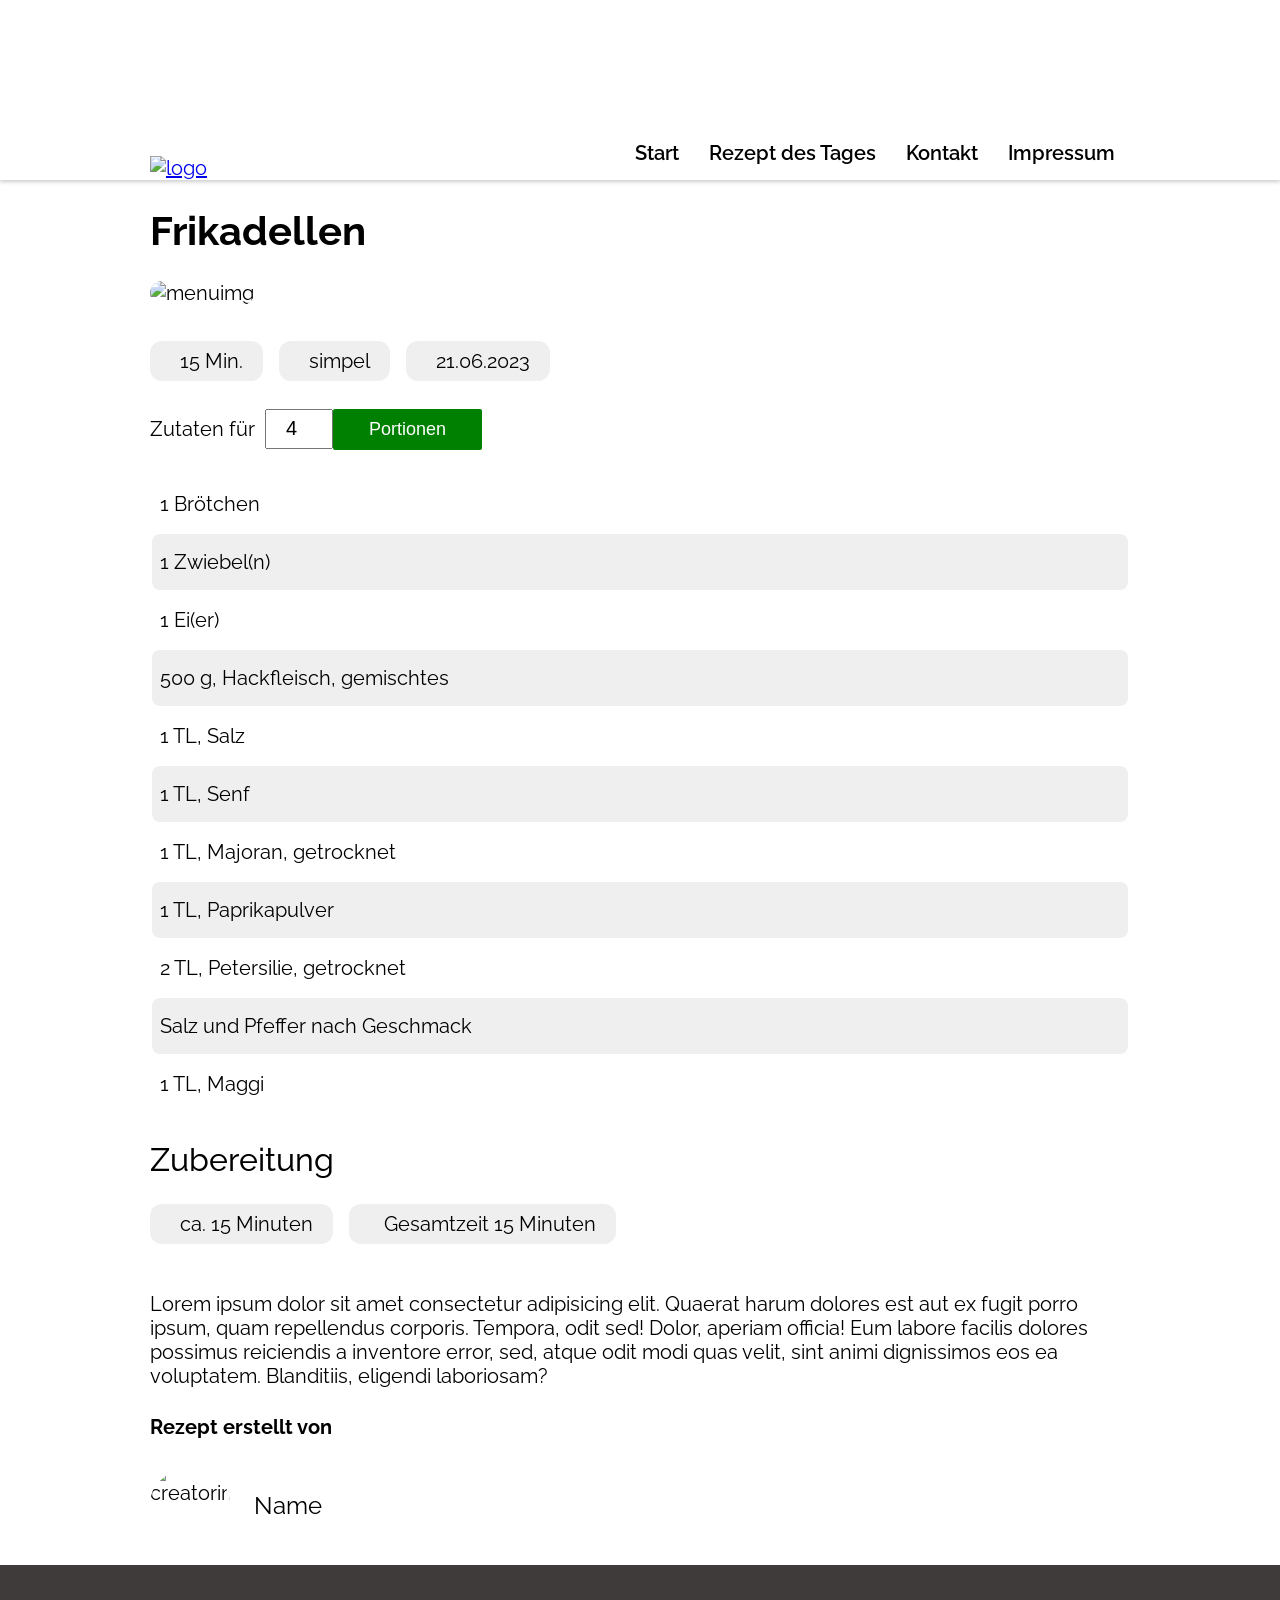
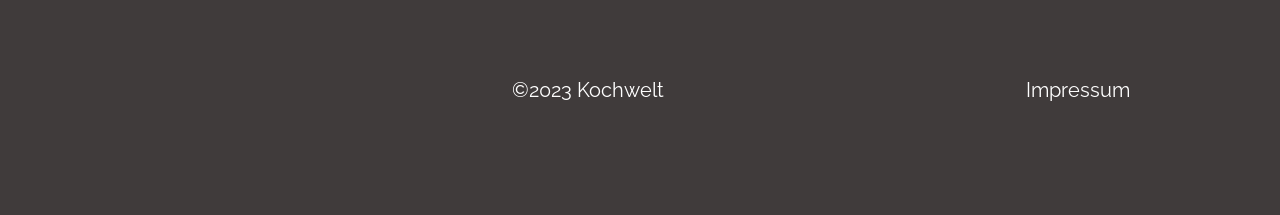
==== Rezept 2.html @ 0fe29ba0 "first commit" ====
<!DOCTYPE html>
<html lang="de">

<head>
    <meta charset="UTF-8">
    <meta name="viewport" content="width=device-width, initial-scale=1.0">
    <title>Kochwelt/Rezept</title>
    <link rel="preconnect" href="https://fonts.googleapis.com">
    <link rel="preconnect" href="https://fonts.gstatic.com" crossorigin>
    <link rel="stylesheet" href="style.css">
    <link
        href="https://fonts.googleapis.com/css2?family=Raleway:ital,wght@0,100;0,200;0,300;0,400;0,500;0,600;0,700;0,800;0,900;1,100;1,200;1,300;1,400;1,500;1,600;1,700;1,800;1,900&display=swap"
        rel="stylesheet">
</head>

<body onload="includeHTML()">
    <script src="script4.js"></script>
    <div w3-include-html="./templates/header.html"></div>

    <main class="body">
        <div class="menu">
            <h1>Frikadellen</h1>
            <img src="./img/meatballs-2946482_1280.jpg" alt="menuimg">
        </div>
        <div class="menusubtitle">
            <div class="menusubtitleicon">
                <img src="./img/icons/clock-regular.svg" alt="">15 Min.
            </div>
            <div class="menusubtitleicon">
                <img src="./img/icons/brain-solid.svg" alt="">simpel
            </div>
            <div class="menusubtitleicon">
                <img src="./img/icons/calendar-alt-regular.svg" alt="">21.06.2023
            </div>
        </div>

        <div class="selection">
            Zutaten für
            <div class="portions">
                <input id="inputField" placeholder="4" min="1" max="10" value="4" type="number"><button
                    onclick="calPortions()">Portionen</button>
            </div>
        </div>
        <a id="alertInput" class="alert"></a>

        <table id="table">
            <tr>
                <td><span id="ingredient1">1</span> Brötchen</td>
            </tr>
            <tr>
                <td><span id="ingredient2">1</span> Zwiebel(n)</td>
            </tr>
            <tr>
                <td><span id="ingredient3">1</span> Ei(er)</td>
            </tr>
            <tr>
                <td><span id="ingredient4">500</span> g, Hackfleisch, gemischtes</td>
            </tr>
            <tr>
                <td><span id="ingredient5">1</span> TL, Salz</td>
            </tr>
            <tr>
                <td><span id="ingredient6">1</span> TL, Senf</td>
            </tr>
            <tr>
                <td><span id="ingredient7">1</span> TL, Majoran, getrocknet </td>
            </tr>
            <tr>
                <td><span id="ingredient8">1</span> TL, Paprikapulver</td>
            </tr>
            <tr>
                <td><span id="ingredient9">2</span> TL, Petersilie, getrocknet</td>
            </tr>
            <tr>
                <td>Salz und Pfeffer nach Geschmack</td>
            </tr>
            <tr>
                <td><span id="ingredient10">1</span> TL, Maggi</td>
            </tr>
        </table>

        <h2>Zubereitung</h2>
        <div class="menusubtitle">
            <div class="menusubtitleicon">
                <img src="./img/icons/clock-regular.svg" alt="">ca. 15 Minuten
            </div>

            <div class="menusubtitleicon">
                <img src="./img/icons/clock-regular.svg" alt=""> Gesamtzeit 15 Minuten
            </div>
        </div>

        <span class="preparation">
            <p>Lorem ipsum dolor sit amet consectetur adipisicing elit. Quaerat harum dolores est aut ex fugit porro
                ipsum, quam repellendus corporis. Tempora, odit sed! Dolor, aperiam officia! Eum labore facilis dolores
                possimus reiciendis a inventore error, sed, atque odit modi quas velit, sint animi dignissimos eos ea
                voluptatem. Blanditiis, eligendi laboriosam?</p>
        </span>

        <h4>Rezept erstellt von</h4>
        <div class="creatordiv">
            <img class="creatorimg" src="./#" alt="creatorimg">

            <span class="creatorname">Name</span>
        </div>

    </main>

    <div w3-include-html="./templates/footer.html"></div>

</body>

</html>
---- style.css ----
main {
    font-family: 'Raleway', sans-serif;

}

.aot {
    display: flex;
    margin-top: 48px;
    font-size: 20px;
    padding-left: 150px;
    padding-right: 150px;
    margin-bottom: 48px;
}

.aot img {
    height: 250px;
    width: auto;
    border-radius: 16px;
    margin-right: 20px;
}

.aot div {
    display: flex;
    flex-direction: column;
    align-items: flex-start;
}

.aot button {
    margin-top: 48px;
}


h2 {
    font-size: 32px;
    font-weight: 450;
}

.recipe-section {
    background-color: rgb(239, 239, 239);
    padding-top: 24px;
    padding-bottom: 56px;
    font-size: 20px;
    margin-bottom: 48px;
}

.recipelinks {
    display: flex;
    justify-content: space-between;
    padding-left: 130px;
    padding-right: 130px;
}
.recipelinks img:hover{
    -webkit-transform: scale(1.3);
    transform: scale(1.3);
}

.recipelinks img {
    height: 200px;
    width: 200px;
    border-radius: 16px;
    object-fit: cover;
}
.recipelinks a{
    text-decoration:none;
    color:black;
}

figure {
    text-align: center;
    font-size: 14px;
    font-weight: 500;
}

h3 {
    text-align: center;
    font-size: 32px;
    font-weight: 450;
}

.pan {
    display: flex;
    font-size: 20px;
    padding-left: 150px;
    padding-right: 150px;
    padding-bottom: 52px;
}

.pan img {
    height: 200px;
    width: 200px;
    border-radius: 16px;
    margin-left: 24px;
    object-fit: cover;
}


/* Rezeptseite*/

body {
    margin: 0%;
}

.body {
    font-family: 'Raleway', sans-serif;
    font-size: 20px;
    padding-left: 150px;
    padding-right: 150px;
}

.header {
    display: flex;
    align-items: end;
    justify-content: space-between;
    box-shadow: 0px 2px 4px rgba(0, 0, 0, 0.2);
    font-size: 20px;
    font-family: 'Raleway', sans-serif;
    padding-left: 150px;
    padding-right: 150px;
}
.headerright{
    display:flex;
    flex-direction: column-reverse;
}
.header label{
    height:100px;
    visibility: hidden;
}
.header input{
    visibility: hidden;
}
.nav a:hover {
    color: #008000;
    border-bottom: 6px solid #008000;
}

.nav a {
    text-decoration: none;
    color: black;
    padding: 15px;
}

.nav {
    display: flex;
    justify-content: flex-end;
    font-weight: 600;
}

.menusubtitle img {
    height: 20px;
    width: auto;
    padding-right: 10px;
}

.menusubtitle {
    display: flex;
}

.menusubtitleicon {
    padding-left: 20px;
    padding-right: 20px;
    padding-top: 8px;
    padding-bottom: 8px;
    margin-bottom: 28px;
    margin-right: 16px;
    background-color: rgb(239, 239, 239);
    border-radius: 12px;
}

.menu img {
    height: 300px;
    width: 100%;
    object-fit: cover;
    border-radius: 16px;
    margin-bottom: 36px;
}

.grey-line {
    background-color: rgb(239, 239, 239);
    height: 2px;
    margin-bottom: 10px;
    margin-top: 50px;
}

input{
font-size: 20px;
text-align: center;
height: 20px;
width: 62px;
}

button {
    background-color: #008000;
    text-decoration: none;
    color: white;
    padding: 10px 36px;
    border-style: none;
    font-size: large;
    border-radius: 2px;
}

button:hover {
    background-color: #068d06;
    text-decoration: none;
    color: white;
    padding: 10px 36px;
    font-size: large;
    border-style: none;
    cursor: pointer;
}

.selection {
    display: flex;
    align-items: center;
}

.portions {
    padding-left: 10px;
}

.portions input {
    padding: 8px 1px;
}

table {
    margin-top: 24px;
}

td {
    padding: 8px;
    padding-top: 16px;
    padding-bottom: 16px;
    border-radius: 8px;
    width: 100vw;
}
.alert{
    color:red;
    font-size: 20px;
    font-family: 'Raleway', sans-serif;

}

tr:nth-child(even) {
    background-color: rgb(239, 239, 239);
}

.creatordiv {
    display: flex;
    align-items: center;
}

.creatorimg {
    height: 80px;
    width: 80px;
    object-fit: cover;
    border-radius: 40px;
    margin-right: 24px;
}

.creatorname {
    font-size: 24px;
}

.footer {
    background-color: rgb(64, 59, 59);
    height: 250px;
    margin-top: 20px;
    left: 0;
    bottom: 0;
    width: 100%;
    position: relative;
    
}

form {
    display: flex;
    flex-direction: column;
    align-items: center;
}
/*Kontakt*/

.contactinput {
    height:40px;
    width:220px;
    margin-top: 100px;
    margin-bottom: 32px;
    text-align: center;
    font-size: 20px;
    font-family: 'Raleway', sans-serif;
}

textarea{
    height: 571px;
    width: 662px;
    margin-bottom: 32px;
    font-size: 20px;
    font-family: 'Raleway', sans-serif;
}
.contactform{
    display:flex;
    margin-bottom: 70px;
}

footer img{
    height:150px;
    padding-left: 150px;
}
footer a{
    padding-right:150px;
    text-decoration: none;
    color:white;
  
}

footer a:hover{
    color:#008000; 
}

.footer{
    display: flex;
    justify-content: space-between;
    align-items: center;
    font-size: 20px;
    font-family: 'Raleway', sans-serif;
    color:white;
}

/*Burger Menu*/
ul {
    list-style: none;
    height: 400px;
    display: flex;
    flex-direction: column;
    justify-content: space-evenly;
}


/* Responsive*/

@media(max-width: 1220px){
    .header img{
            height:100px;
    }
  #impressumlink{
    word-wrap: break-word;
  }
  .body{
    padding-left: 20px;
    padding-right:20px;
  }
}


@media(max-width: 1100px){
    .recipelinks{
        flex-direction: column;
        padding:0;
    }
    .header{
        justify-content: space-between;
        padding: 0;
        margin:0;
        }
        .header img{
            height: 100px;
            padding-left: 20px;
        }
        .body{
            font-size:16px;
        }
        .recipelinks img{
            height:150px;
            width:300px;
        }

        
}


@media(max-width: 850px){

    /*Kontakt*/
    textarea {
        height: 400px;
        width: 320px;
    }
    

    /*header/footer*/
.header{
    justify-content: space-between;
    padding: 0;
    margin:0;
    }

.header img{
        height: 75px;
        padding-left: 20px;
    }

.footer{
        height: 150px;
    }
    
.footer img{
        height:75px;
        padding-left:20px;
    }
    
.footer a{
        padding-right: 20px;
    }
    
  /*Startseite*/  

h2{
    font-weight: bold;
    font-size: 24px;
}
h3{
    font-weight: bold;
    font-size: 24px;
}

.aot {
    flex-direction: column;
    padding:0;
    align-items: center;
    font-size: 16px;;
    }
.aot div{
    align-items: center;
}

.aot span{
   width:75vw;
}
.aot img{
    height:170px;

}

.recipelinks{
    flex-direction: column;
    padding:0;
}
.recipelinks img{
    height:150px;
    width:300px;
}
figure{
    font-size: 10px;
}

.pan{
    flex-direction: column-reverse;
    padding:0;
    align-items: center;
}
.pan img{
    height:170px;
    width:auto;
    margin-bottom: 45px;
    margin-left:0;
}

.pantext{

    height: 300px;
    width: 75vw;
    font-size: 16px;
    margin-bottom: 20px;
    display: flex;
    flex-direction: column;
    justify-content: center;
}

.nav{
    display:none;
    }

/*Hamburger-Menu*/

.header label{
    visibility: visible;
 }
 #hamburger-menu:hover{
    cursor:pointer;
 }
 
 #hamburger-menu {
    width: 30px;
    height: 30px;
    display: block;
    border: none;
    padding: 0px;
    margin: 20px;
    background: linear-gradient(
      to bottom, 
      #000000, #000000 20%, 
      white 20%, white 40%, 
      #000000 40%, #000000 60%, 
      white 60%, white 80%, 
      #000000 80%, #000000 100%
    );
}
#hamburger-menu #sidebar-menu {
    visibility: hidden;
    position: fixed;
    top: 0;
    left: -350px;
    width: 300px;
    height: 100%;
    background-color: rgb(64, 59, 59);
    padding: 0px 10px;
    box-sizing: border-box;
   transition: 0.3s;

}


#hamburger-input:checked + #hamburger-menu #sidebar-menu {
    visibility: visible;
    left: 0;
}
#hamburger-input:checked ~ .overlay{
   visibility: visible;
  opacity: 0.4;
}
.overlay{
    position: fixed;
    top: 0;
    left: 0;
    width: 100%;
    height: 100%;
    opacity: 0;
    visibility: hidden;
    transition: opacity .35s, visibility .35s, height .35s;
    overflow: hidden;
    z-index: -1;
}

  #sidebar-menu{
    font-size:28px;
  }

  #sidebar-menu a{
    text-decoration: none;
    color:white;
  }
  #sidebar-menu a:hover{
    color:#008000;
    text-decoration: underline;
  }
  
  #hamburger-input{
    display: none;
  }
}
@media (max-width:500px){

  #hamburger-menu{
 width: 5px;
  }

  .recipelinks img{
    height:150px;
    width:150px;
}

}
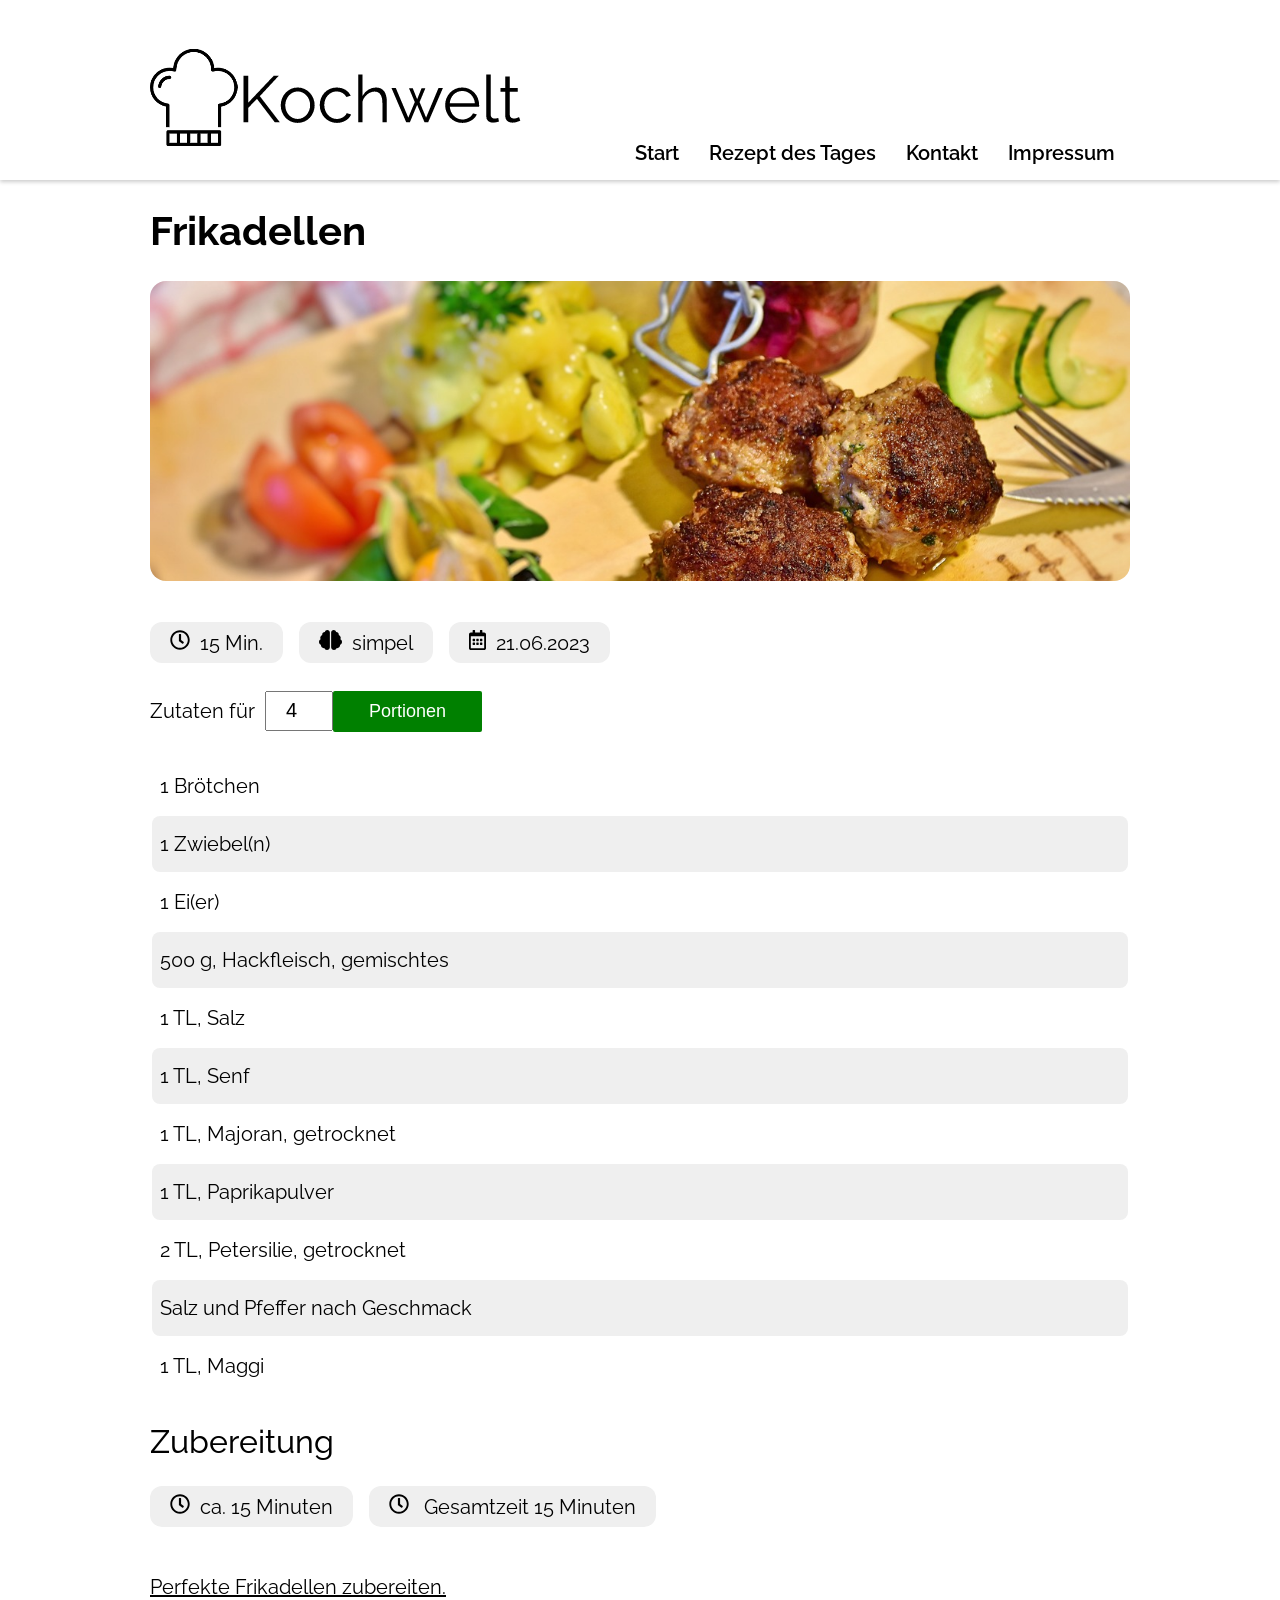
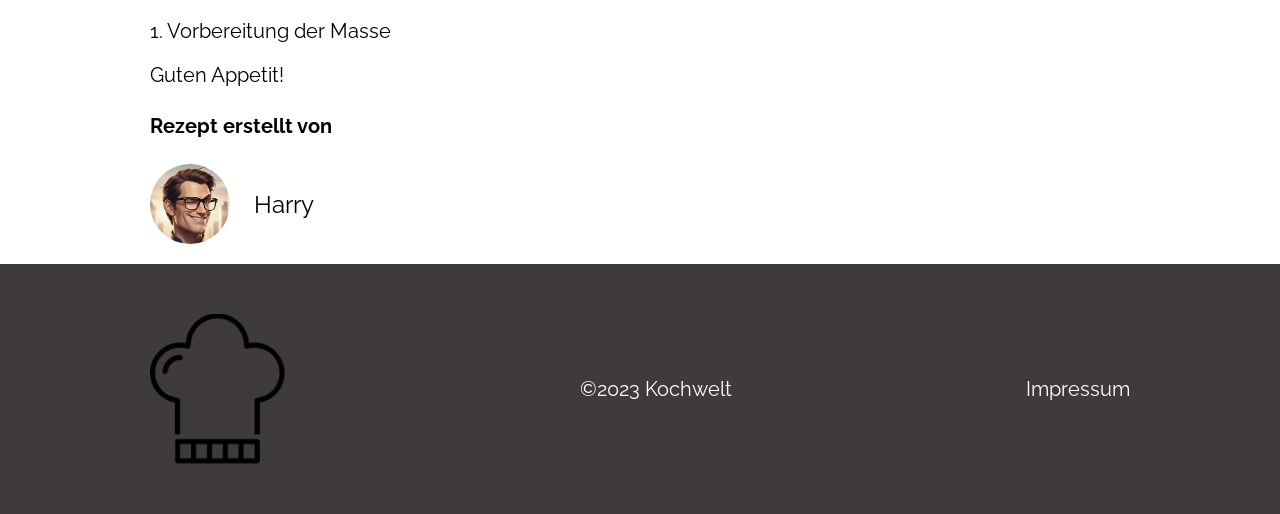
==== commit 4a145872: "docs:  A recipt names and inages added" ====
--- a/Rezept 2.html
+++ b/Rezept 2.html
@@ -89,19 +89,21 @@
                 <img src="./img/icons/clock-regular.svg" alt=""> Gesamtzeit 15 Minuten
             </div>
         </div>
+        <span class="preparation">
+            <p><u>Perfekte Frikadellen zubereiten.</u></p>
 
-        <span class="preparation">
-            <p>Lorem ipsum dolor sit amet consectetur adipisicing elit. Quaerat harum dolores est aut ex fugit porro
-                ipsum, quam repellendus corporis. Tempora, odit sed! Dolor, aperiam officia! Eum labore facilis dolores
-                possimus reiciendis a inventore error, sed, atque odit modi quas velit, sint animi dignissimos eos ea
-                voluptatem. Blanditiis, eligendi laboriosam?</p>
+            <p>1. Vorbereitung der Masse</p>
+
+            <p></p>
+
+            <p>Guten Appetit!</p>
         </span>
 
         <h4>Rezept erstellt von</h4>
         <div class="creatordiv">
-            <img class="creatorimg" src="./#" alt="creatorimg">
+            <img class="creatorimg" src="./img/Harry.jpg" alt="creatorimg">
 
-            <span class="creatorname">Name</span>
+            <span class="creatorname">Harry</span>
         </div>
 
     </main>
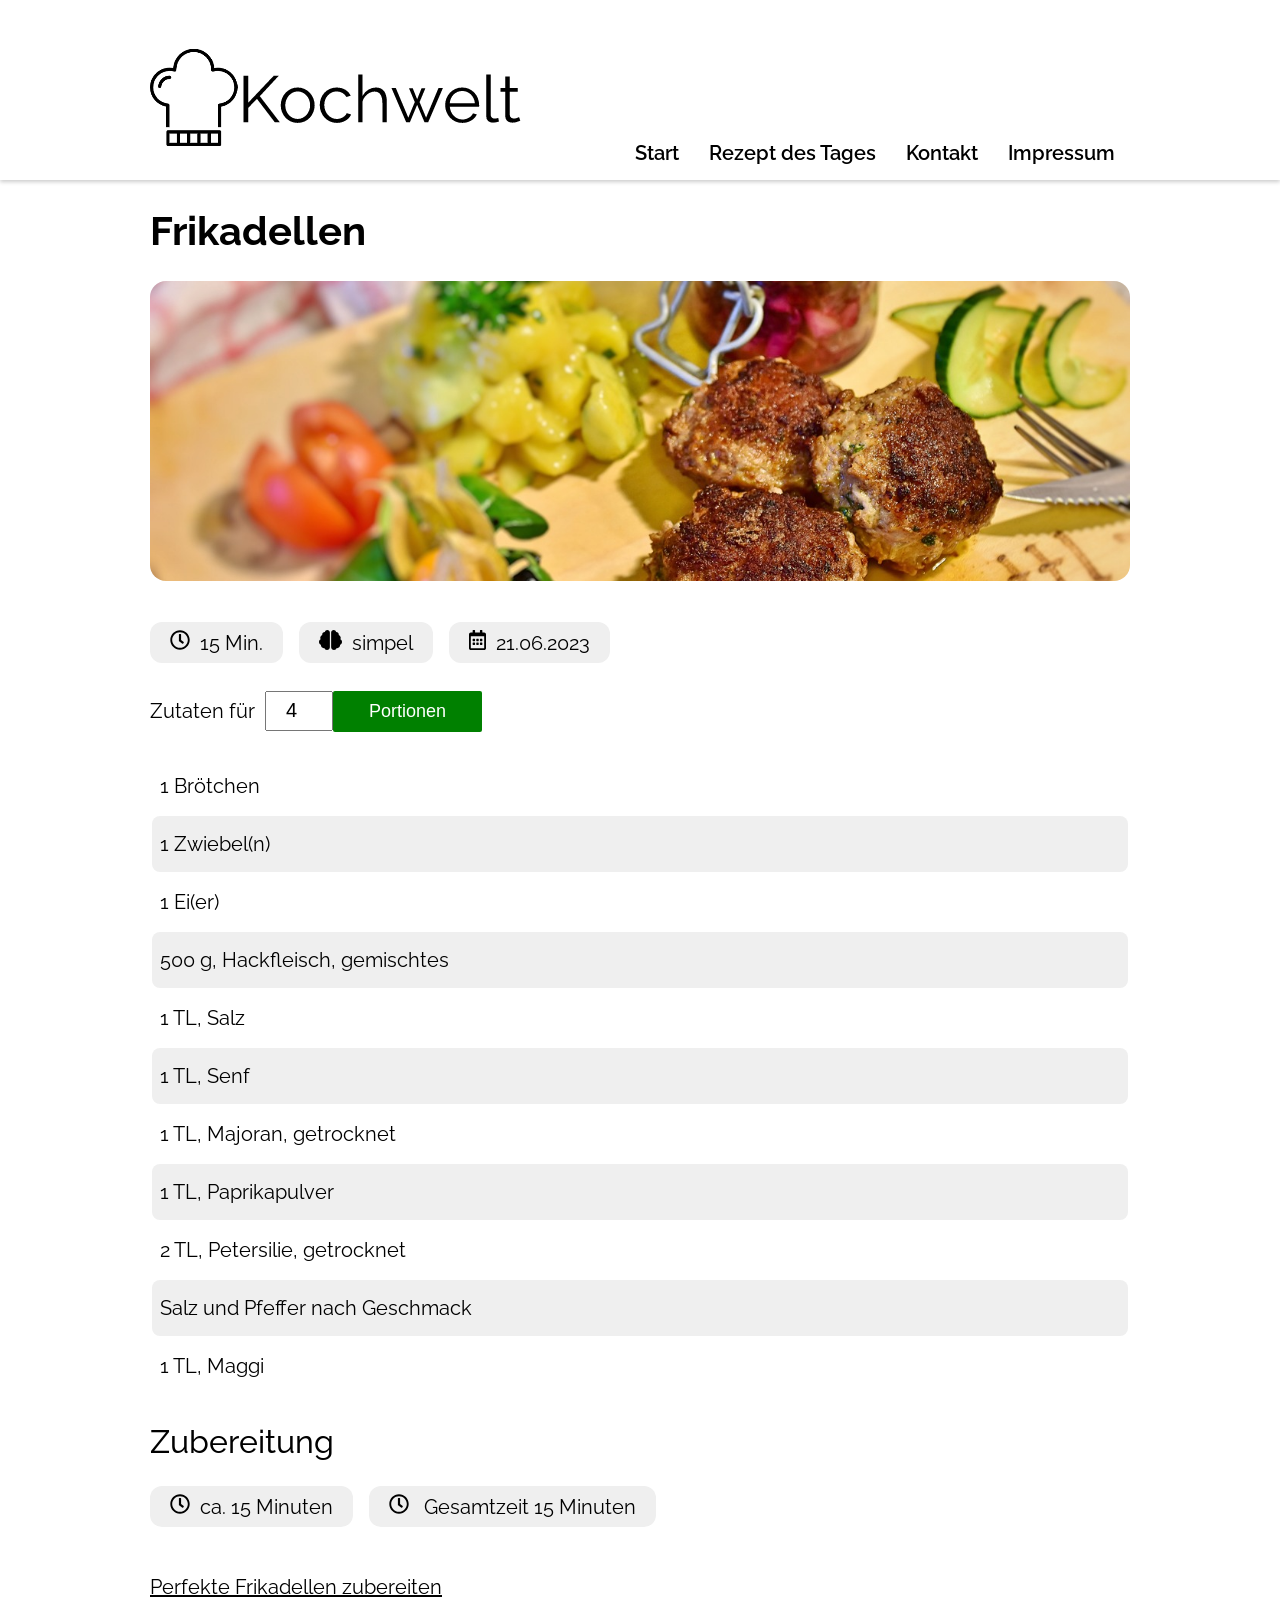
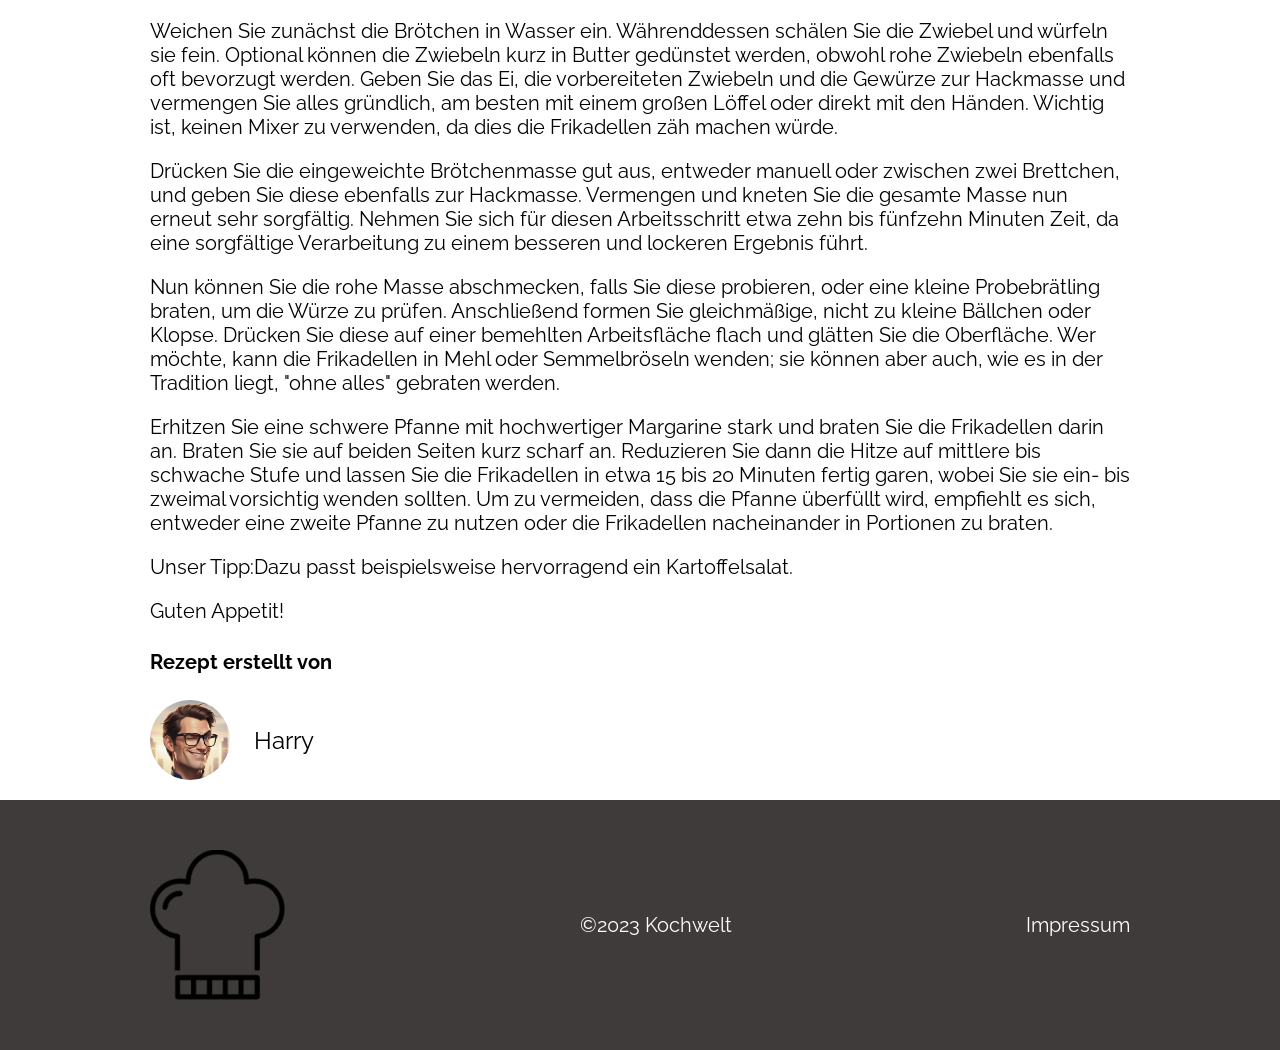
==== commit 7622f142: "docs: three recipes added" ====
--- a/Rezept 2.html
+++ b/Rezept 2.html
@@ -90,11 +90,32 @@
             </div>
         </div>
         <span class="preparation">
-            <p><u>Perfekte Frikadellen zubereiten.</u></p>
+            <p><u>Perfekte Frikadellen zubereiten</u></p>
 
-            <p>1. Vorbereitung der Masse</p>
+            <p>Weichen Sie zunächst die Brötchen in Wasser ein. Währenddessen schälen Sie die Zwiebel und würfeln sie
+                fein. Optional können die Zwiebeln kurz in Butter gedünstet werden, obwohl rohe Zwiebeln ebenfalls oft
+                bevorzugt werden. Geben Sie das Ei, die vorbereiteten Zwiebeln und die Gewürze zur Hackmasse und
+                vermengen Sie alles gründlich, am besten mit einem großen Löffel oder direkt mit den Händen. Wichtig
+                ist, keinen Mixer zu verwenden, da dies die Frikadellen zäh machen würde.</p>
 
-            <p></p>
+            <p>Drücken Sie die eingeweichte Brötchenmasse gut aus, entweder manuell oder zwischen zwei Brettchen, und
+                geben Sie diese ebenfalls zur Hackmasse. Vermengen und kneten Sie die gesamte Masse nun erneut sehr
+                sorgfältig. Nehmen Sie sich für diesen Arbeitsschritt etwa zehn bis fünfzehn Minuten Zeit, da eine
+                sorgfältige Verarbeitung zu einem besseren und lockeren Ergebnis führt.</p>
+
+            <p>Nun können Sie die rohe Masse abschmecken, falls Sie diese probieren, oder eine kleine Probebrätling
+                braten, um die Würze zu prüfen. Anschließend formen Sie gleichmäßige, nicht zu kleine Bällchen oder
+                Klopse. Drücken Sie diese auf einer bemehlten Arbeitsfläche flach und glätten Sie die Oberfläche. Wer
+                möchte, kann die Frikadellen in Mehl oder Semmelbröseln wenden; sie können aber auch, wie es in der
+                Tradition liegt, "ohne alles" gebraten werden.</p>
+
+            <p>Erhitzen Sie eine schwere Pfanne mit hochwertiger Margarine stark und braten Sie die Frikadellen darin
+                an. Braten Sie sie auf beiden Seiten kurz scharf an. Reduzieren Sie dann die Hitze auf mittlere bis
+                schwache Stufe und lassen Sie die Frikadellen in etwa 15 bis 20 Minuten fertig garen, wobei Sie sie ein-
+                bis zweimal vorsichtig wenden sollten. Um zu vermeiden, dass die Pfanne überfüllt wird, empfiehlt es
+                sich, entweder eine zweite Pfanne zu nutzen oder die Frikadellen nacheinander in Portionen zu braten.</p>
+
+            <p>Unser Tipp:Dazu passt beispielsweise hervorragend ein Kartoffelsalat.</p>
 
             <p>Guten Appetit!</p>
         </span>
